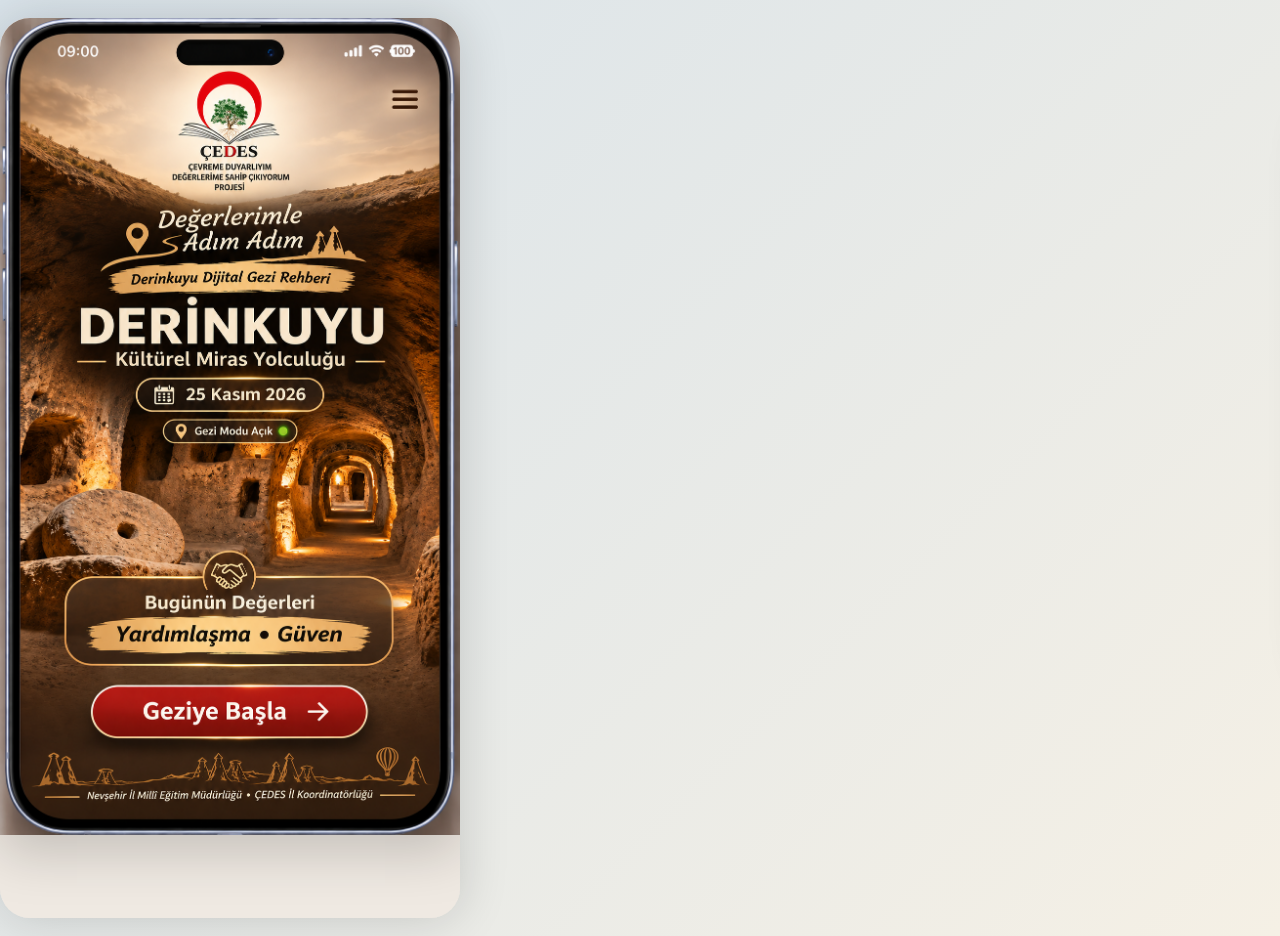
==== derinkuyu/index.html @ a316c1df "Add files via upload" ====
<!doctype html>
<html lang="tr">
<head>
  <meta charset="utf-8" />
  <meta name="viewport" content="width=device-width, initial-scale=1, viewport-fit=cover" />
  <meta name="theme-color" content="#4a2718" />
  <meta name="mobile-web-app-capable" content="yes" />
  <meta name="apple-mobile-web-app-capable" content="yes" />
  <meta name="apple-mobile-web-app-status-bar-style" content="black-translucent" />
  <meta name="apple-mobile-web-app-title" content="Derinkuyu ÇEDES" />
  <meta name="format-detection" content="telephone=no" />
  <meta name="description" content="Değerlerimle Adım Adım – Derinkuyu Dijital Gezi Rehberi" />
  <link rel="manifest" href="manifest.json" />
  <link rel="icon" href="assets/cedes-logo.jpg" />
  <link rel="apple-touch-icon" sizes="180x180" href="assets/apple-touch-icon.png" />
  <link rel="stylesheet" href="style.css" />
  <title>Derinkuyu Dijital Gezi Rehberi</title>
</head>
<body>
  <div class="app-shell">
    <header class="topbar topbar-premium">
      <button class="icon-btn menu-trigger" id="menuBtn" aria-label="Menüyü aç">☰</button>
      <div class="premium-brand"><strong>Değerlerimle Adım Adım</strong><span>Kültürel Miras Yolculuğu</span></div>
      <button class="icon-btn" id="resetBtn" aria-label="İlerlemeyi sıfırla" title="İlerlemeyi sıfırla">↺</button>
    </header>

    <main id="app" tabindex="-1"></main>

    
  </div>

  <div class="menu-overlay" id="menuOverlay"></div>
  <aside class="side-drawer" id="sideDrawer" aria-hidden="true">
    <div class="drawer-tip"></div>
    <button class="drawer-close" id="drawerClose" aria-label="Menüyü kapat">×</button>
    <nav class="drawer-nav" aria-label="Uygulama menüsü">
      <button data-drawer-nav="home" class="active"><span class="menu-ico">⌂</span><div><strong>Ana Sayfa</strong></div></button>
      <button data-drawer-nav="route"><span class="menu-ico">⌖</span><div><strong>Gezi Rotası</strong></div></button>
      <button data-drawer-nav="info"><span class="menu-ico">▢</span><div><strong>Bilgi Köşesi</strong></div></button>
      <button data-drawer-nav="tasks"><span class="menu-ico">▣</span><div><strong>Değer Kartım</strong></div></button>
      <button data-drawer-nav="about"><span class="menu-ico">ⓘ</span><div><strong>Uygulama Hakkında</strong></div></button>
    </nav>
    <div class="drawer-landscape" aria-hidden="true">⌁ ᐱ ᐱ ᐱ  ◡</div>
  </aside>

  <div id="toast" class="toast" role="status" aria-live="polite"></div>
  <script src="config.js"></script>
  <script src="uygulama.js"></script>
</body>
</html>
---- derinkuyu/style.css ----
:root{
  --navy:#0b3555; --navy2:#123f63; --burgundy:#8f231d; --red:#b7372c;
  --cream:#fff7e8; --paper:#f7ead1; --gold:#d6a94b; --ink:#202733;
  --green:#287c44; --muted:#6b7280; --line:#e5d3ae; --shadow:0 12px 28px rgba(15,42,61,.14);
}
*{box-sizing:border-box} html{background:#e9edf0} body{margin:0;font-family:Inter,ui-sans-serif,system-ui,-apple-system,"Segoe UI",Roboto,Arial,sans-serif;color:var(--ink);background:linear-gradient(135deg,#d9e3ea,#f5f0e5);min-height:100vh}
button{font:inherit} .app-shell{width:min(100%,460px);min-height:100vh;margin:0 auto;background:#f8f3e9;position:relative;box-shadow:0 0 50px rgba(0,0,0,.16);padding-bottom:82px;overflow:hidden}.topbar{height:76px;padding:10px 12px;display:flex;align-items:center;justify-content:space-between;background:linear-gradient(135deg,var(--navy),#08263d);color:#fff;position:sticky;top:0;z-index:10;box-shadow:0 4px 14px rgba(0,0,0,.16)}.brand-mini{display:flex;align-items:center;gap:9px;min-width:0}.brand-mini img{width:47px;height:47px;object-fit:contain;border-radius:10px;background:#fff;padding:2px}.brand-mini div{display:flex;flex-direction:column;line-height:1.08}.brand-mini strong{font-size:14px}.brand-mini span{font-size:10.5px;opacity:.84;margin-top:3px}.icon-btn{border:0;background:rgba(255,255,255,.12);color:#fff;width:42px;height:42px;border-radius:50%;font-size:21px;cursor:pointer}.bottom-nav{position:fixed;bottom:0;left:50%;transform:translateX(-50%);width:min(100%,460px);height:72px;background:linear-gradient(135deg,#741c18,#9e2d25);display:grid;grid-template-columns:repeat(4,1fr);padding-bottom:env(safe-area-inset-bottom);z-index:20;box-shadow:0 -5px 18px rgba(0,0,0,.18)}.nav-item{border:0;background:transparent;color:#fff;display:flex;flex-direction:column;align-items:center;justify-content:center;gap:2px;cursor:pointer}.nav-item span{font-size:24px}.nav-item small{font-size:11px}.nav-item.active{background:#fff2d4;color:#6f1e1a;border-radius:18px;margin:7px 3px}.screen{min-height:calc(100vh - 150px)}.hero{position:relative;min-height:700px;background-image:linear-gradient(to bottom,rgba(6,35,55,.08),rgba(32,16,8,.12) 42%,rgba(32,16,8,.72)),url('assets/hero.jpg');background-size:cover;background-position:center;display:flex;flex-direction:column;align-items:center;padding:22px 22px 32px;color:#fff}.hero-logo-card{background:rgba(255,250,238,.94);border:2px solid var(--gold);border-radius:28px;padding:13px 22px 9px;box-shadow:var(--shadow);text-align:center}.hero-logo-card img{width:150px;max-height:120px;object-fit:contain}.hero-title{margin-top:22px;text-align:center;text-shadow:0 2px 8px rgba(0,0,0,.4)}.hero-title h1{font-family:Georgia,serif;font-size:42px;margin:0;letter-spacing:.4px}.hero-title p{margin:7px 0 0;font-size:18px}.badge{margin-top:14px;background:rgba(255,247,232,.94);color:#5b241c;border:1px solid var(--gold);border-radius:999px;padding:10px 18px;font-weight:700}.value-card{margin-top:auto;width:100%;background:rgba(57,31,16,.78);border:2px solid #f0c66b;border-radius:26px;padding:18px;text-align:center;backdrop-filter:blur(4px)}.value-card strong{display:block;font-size:19px}.value-card span{display:block;font-family:Georgia,serif;font-weight:700;font-size:27px;margin-top:5px}.primary-btn{width:100%;border:0;border-radius:22px;padding:16px 20px;margin-top:16px;background:linear-gradient(135deg,#9e221c,#b8392f);color:#fff;font-size:20px;font-weight:800;box-shadow:0 7px 18px rgba(124,31,26,.28);cursor:pointer}.section{padding:20px 18px 24px}.section-head{background:linear-gradient(135deg,var(--navy),var(--navy2));color:#fff;border-radius:22px;padding:18px;box-shadow:var(--shadow)}.section-head h2{margin:0;font-family:Georgia,serif;font-size:29px}.section-head p{margin:7px 0 0;font-size:14px;line-height:1.45;opacity:.9}.progress-card{background:#fff;border:1px solid var(--line);padding:14px;border-radius:18px;margin:15px 0;box-shadow:0 5px 14px rgba(0,0,0,.07)}.progress-row{display:flex;justify-content:space-between;font-weight:800}.progress-track{height:12px;border-radius:999px;background:#e9e0d0;margin-top:9px;overflow:hidden}.progress-fill{height:100%;background:linear-gradient(90deg,var(--green),#57a865);width:0;transition:.3s}.route-list{display:flex;flex-direction:column;gap:11px}.route-card{display:grid;grid-template-columns:58px 1fr auto;gap:11px;align-items:center;background:#fff;border:1px solid var(--line);border-radius:18px;padding:10px;box-shadow:0 4px 12px rgba(0,0,0,.06)}.route-card.active{background:#eef9e9;border-color:#9bc77f}.route-icon{width:58px;height:58px;border-radius:14px;background:#f4e5c8;display:grid;place-items:center;font-size:28px}.route-title{font-weight:800;color:#5f211c;font-size:15px}.route-sub{font-size:12px;color:#5f6670;line-height:1.3;margin-top:2px}.status-btn{border:0;border-radius:999px;padding:8px 11px;font-weight:800;font-size:12px;white-space:nowrap}.status-btn.go{background:var(--green);color:#fff}.status-btn.locked{background:#eee8de;color:#8a8177}.page-title{padding:16px 18px 0}.page-title .eyebrow{color:var(--burgundy);font-weight:900;font-size:13px;text-transform:uppercase}.page-title h2{font-family:Georgia,serif;margin:4px 0 5px;font-size:31px;color:#5c211b}.page-title p{font-size:14px;line-height:1.45;margin:0;color:#56606b}.hero-photo{margin:14px 18px 0;height:210px;border-radius:24px;background:url('assets/hero.jpg') center/cover;box-shadow:var(--shadow);position:relative;overflow:hidden}.hero-photo:after{content:"";position:absolute;inset:0;background:linear-gradient(transparent 48%,rgba(0,0,0,.55))}.hero-photo .caption{position:absolute;z-index:2;left:18px;right:18px;bottom:15px;color:#fff;font-weight:800;font-size:18px}.tabs{display:grid;grid-template-columns:repeat(3,1fr);margin:15px 18px 0;border-radius:18px;overflow:hidden;border:1px solid var(--line);background:#fff}.tab{padding:12px 6px;border:0;background:#fff;color:#4e352d;font-weight:800;cursor:pointer}.tab.active{background:var(--burgundy);color:#fff}.content-cards{padding:14px 18px;display:flex;flex-direction:column;gap:10px}.info-card{display:grid;grid-template-columns:52px 1fr;gap:12px;background:#fff;border:1px solid var(--line);border-radius:17px;padding:12px;box-shadow:0 4px 11px rgba(0,0,0,.05)}.info-card .bigicon{width:52px;height:52px;border-radius:14px;background:#f9ebcf;display:grid;place-items:center;font-size:26px}.info-card h3{margin:0;color:#9a3124;font-size:16px}.info-card p{margin:3px 0 0;font-size:13px;line-height:1.4}.mission{margin:0 18px 18px;border:2px solid #c99942;background:#fff8e8;border-radius:22px;overflow:hidden}.mission h3{margin:0;background:linear-gradient(135deg,#9d2b22,#7d1c18);color:#fff;padding:12px 16px;font-family:Georgia,serif}.mission-body{padding:14px}.check-row{display:flex;gap:10px;align-items:flex-start;padding:8px 0;border-bottom:1px dashed #e3cfaa;font-size:14px;line-height:1.35}.check-row:last-child{border-bottom:0}.check-row input{width:21px;height:21px;accent-color:var(--green);flex:none}.quiz-card,.note-card{margin:14px 18px;background:#fff;border:1px solid var(--line);border-radius:20px;padding:16px;box-shadow:var(--shadow)}.quiz-card h3,.note-card h3{margin:0 0 10px;color:#7b241e}.question{font-weight:800;margin-bottom:10px}.choice{display:block;padding:10px 12px;border:1px solid #e5d7bd;border-radius:12px;margin:7px 0;background:#fff;cursor:pointer}.choice input{margin-right:8px;accent-color:var(--burgundy)}.textarea{width:100%;min-height:100px;border:1px solid #d9c7a7;border-radius:14px;padding:12px;resize:vertical;font:inherit;background:#fffdf8}.secondary-btn{border:1px solid var(--burgundy);color:var(--burgundy);background:#fff;border-radius:15px;padding:11px 14px;font-weight:800;cursor:pointer}.task-summary{padding:18px;display:grid;gap:12px}.task-box{background:#fff;border:1px solid var(--line);border-radius:18px;padding:15px}.task-box.done{border-color:#9cc98b;background:#f3faef}.task-box strong{display:block;color:#70241e}.task-box small{color:#6b7280}.fact-list{display:grid;gap:12px;padding:18px}.fact{background:#fff;border-left:5px solid var(--gold);border-radius:16px;padding:14px 14px 14px 16px;box-shadow:0 4px 11px rgba(0,0,0,.05)}.fact h3{margin:0 0 5px;color:#713028}.fact p{margin:0;font-size:13px;line-height:1.45}.toast{position:fixed;left:50%;bottom:88px;transform:translateX(-50%) translateY(20px);background:#17212b;color:#fff;padding:11px 16px;border-radius:999px;opacity:0;pointer-events:none;transition:.25s;z-index:50;white-space:nowrap;font-size:13px}.toast.show{opacity:1;transform:translateX(-50%) translateY(0)}.completion{margin:18px;background:linear-gradient(135deg,#fff8e7,#f6e4bc);border:2px solid var(--gold);border-radius:24px;padding:20px;text-align:center}.completion h2{font-family:Georgia,serif;color:#7a261f;margin:0 0 8px}.completion .trophy{font-size:48px}.muted{color:#6b7280}.hidden{display:none!important}
@media (min-width:461px){body{padding:18px 0}.app-shell{min-height:calc(100vh - 36px);border-radius:30px}.bottom-nav{bottom:18px;border-radius:0 0 30px 30px}.topbar{border-radius:30px 30px 0 0}}

.mode-banner{margin:14px 18px 0;border-radius:16px;padding:12px 14px;display:flex;flex-direction:column;gap:3px;border:1px solid}
.mode-banner strong{font-size:14px}.mode-banner span{font-size:12px;line-height:1.35}
.mode-banner.preview{background:#fff5d8;border-color:#e4bc5d;color:#6f4a0d}
.mode-banner.live{background:#e9f8ea;border-color:#8cc893;color:#185d2a}
.home-mode{width:100%;margin-top:12px}.home-mode .mode-banner{margin:0;background:rgba(255,250,238,.95);color:#5b241c;border-color:#d6a94b}
.unlock-btn{width:100%;margin-top:10px;background:rgba(255,255,255,.94);border-color:#f1ce7f;color:#7a241d}
.preview-note{background:#fff;border:1px dashed #d6a94b;border-radius:16px;padding:12px 14px;margin:14px 0;font-size:13px;line-height:1.45;color:#5d5141}
.locked-panel{margin:16px 18px 20px;padding:16px;border-radius:18px;background:#f7f2e8;border:1px dashed #bda77d;color:#544c41;line-height:1.45}
.locked-panel h3{margin:0 0 7px;color:#6f2b22}.locked-panel p{margin:6px 0}
.locked-panel.inline{margin:12px 0 0;background:#fbf7ef}
.route-card.done{border-color:#9cc98b;background:#f7fcf4}

/* Dijital tur rehberi */
.guide-wrap{padding:14px 18px 24px}.guide-actions{display:grid;grid-template-columns:1fr auto;gap:8px;margin-bottom:12px}.listen-btn,.stop-btn{border:0;border-radius:14px;padding:12px 14px;font-weight:800;cursor:pointer}.listen-btn{background:linear-gradient(135deg,#0b3555,#174f77);color:#fff}.stop-btn{background:#eee4d4;color:#75231e}.tour-card,.attention-card,.value-link,.source-note{background:#fff;border:1px solid var(--line);border-radius:19px;padding:15px;margin:11px 0;box-shadow:0 4px 12px rgba(0,0,0,.06)}.tour-label{display:inline-block;font-size:11px;letter-spacing:.08em;font-weight:900;color:#8e2b22;background:#f7e8cf;border-radius:999px;padding:5px 9px;margin-bottom:8px}.tour-card h3,.value-link h3{margin:0 0 7px;color:#69241f;font-family:Georgia,serif;font-size:20px}.tour-card p,.value-link p{margin:0;font-size:13.5px;line-height:1.55}.real-gallery{display:grid;grid-template-columns:1.25fr .75fr;gap:9px;margin:12px 0}.real-gallery figure{margin:0;background:#fff;border:1px solid var(--line);border-radius:16px;overflow:hidden;box-shadow:0 4px 11px rgba(0,0,0,.06)}.real-gallery figure:first-child{grid-row:span 2}.real-gallery img{width:100%;height:135px;object-fit:cover;display:block;background:#d9c7aa}.real-gallery figure:first-child img{height:326px}.real-gallery figcaption{padding:8px;font-size:10.5px;line-height:1.35;color:#5b6168}.attention-card{border:2px solid #d4a54e;background:#fff8e8}.attention-card ul{padding-left:19px;margin:5px 0 0}.attention-card li{font-size:13px;line-height:1.45;margin:7px 0}.value-link{display:grid;grid-template-columns:46px 1fr;gap:11px;background:linear-gradient(135deg,#eef8e9,#fffdf6);border-color:#a8cb90}.value-link>span{width:46px;height:46px;border-radius:14px;background:#dcefd2;display:grid;place-items:center;font-size:24px}.source-note{font-size:10.5px;line-height:1.4;color:#6a6f75;background:#f4efe6}.guide-index{padding:14px 18px 2px;display:grid;gap:10px}.guide-place{width:100%;display:grid;grid-template-columns:48px 1fr auto;gap:11px;align-items:center;text-align:left;background:#fff;border:1px solid var(--line);border-radius:17px;padding:12px;color:#55251f}.guide-place span{font-size:28px}.guide-place strong{display:block;font-size:14px}.guide-place small{display:block;color:#717780;margin-top:3px;font-size:11px;line-height:1.3}.guide-place b{font-size:12px}.guide-place.featured{border-color:#c99c49;background:#fff8ea;cursor:pointer}.guide-place.coming{opacity:.72}
@media(max-width:370px){.real-gallery{grid-template-columns:1fr}.real-gallery figure:first-child{grid-row:auto}.real-gallery figure:first-child img,.real-gallery img{height:180px}}


/* Zengin rehber durakları */
.rich-hero{margin:14px 18px 0;height:220px;border-radius:24px;background-size:cover;background-position:center;position:relative;overflow:hidden;box-shadow:var(--shadow);display:flex;align-items:flex-end}
.rich-hero>div{position:relative;z-index:2;color:#fff;padding:18px;width:100%;text-shadow:0 2px 7px rgba(0,0,0,.55)}
.rich-hero strong{display:block;font-family:Georgia,serif;font-size:23px}.rich-hero span{display:block;font-size:12px;margin-top:5px;font-weight:800}
.rich-gallery{display:grid;grid-template-columns:1fr 1fr;gap:9px;margin:12px 0}
.rich-gallery figure{margin:0;background:#fff;border:1px solid var(--line);border-radius:16px;overflow:hidden;box-shadow:0 4px 11px rgba(0,0,0,.06)}
.rich-gallery figure.wide{grid-column:span 2}
.rich-gallery img{width:100%;height:190px;object-fit:cover;display:block;background:#e3d7c4}
.rich-gallery figure.wide img{height:235px}
.rich-gallery figcaption{padding:9px;font-size:10.5px;line-height:1.35;color:#515960}
.rich-gallery figcaption small{display:block;margin-top:4px;color:#7d7f82}
.locked-panel ul{padding-left:20px}.locked-panel li{margin:7px 0}
@media(max-width:370px){.rich-gallery{grid-template-columns:1fr}.rich-gallery figure.wide{grid-column:auto}.rich-gallery img,.rich-gallery figure.wide img{height:185px}}

/* Gezi günü kullanım yönlendirmesi */
.orientation-screen{padding:26px 18px 28px;background:linear-gradient(180deg,#fbf7ef 0%,#f4ecdf 100%);min-height:100%}
.orientation-top{text-align:center;padding:12px 8px 8px}
.orientation-icon{font-size:46px;margin-bottom:6px}
.orientation-top h1{font-family:Georgia,serif;font-size:30px;line-height:1.08;color:#6f2b22;margin:8px 0 10px}
.orientation-top p{font-size:14px;line-height:1.55;color:#5e574e;margin:0 auto;max-width:560px}
.orientation-steps{display:flex;flex-direction:column;gap:12px;margin:20px 0}
.orientation-step{display:flex;gap:13px;align-items:flex-start;background:#fff;border:1px solid #dfd2bf;border-radius:18px;padding:15px;box-shadow:0 5px 15px rgba(66,45,24,.06)}
.step-no{width:38px;height:38px;border-radius:50%;background:#7a241d;color:#fff;display:flex;align-items:center;justify-content:center;font-weight:900;flex:0 0 38px}
.orientation-step h3{margin:1px 0 5px;color:#372d25;font-size:16px}
.orientation-step p{margin:0;font-size:13px;line-height:1.48;color:#6a6259}
.orientation-rule{background:#fff3d4;border:1px solid #dbb459;border-radius:17px;padding:14px 15px;margin:4px 0 18px;display:flex;flex-direction:column;gap:4px;color:#6d490c}
.orientation-rule strong{font-size:15px}.orientation-rule span{font-size:13px;line-height:1.4}
.route-help{margin:10px 0 4px}.route-help .secondary-btn{width:100%}
.stop-sequence{margin:12px 18px 0;background:#f7efe2;border:1px solid #d7c4a8;border-radius:14px;padding:9px 10px;display:flex;justify-content:center;gap:7px;align-items:center;font-size:12px;font-weight:800;color:#6f2b22}
.stop-sequence b{color:#af956c}

/* Görselleri kararlı gösterme */
.rich-hero-photo{background:#ded4c5;position:relative;isolation:isolate}
.rich-hero-img{position:absolute;inset:0;width:100%;height:100%;object-fit:cover;z-index:0}
.rich-hero-shade{position:absolute;inset:0;background:linear-gradient(transparent 42%,rgba(0,0,0,.66));z-index:1}
.rich-hero-text{position:relative;z-index:2;color:#fff;padding:18px;width:100%;text-shadow:0 2px 7px rgba(0,0,0,.55)}
.rich-hero-text strong{display:block;font-family:Georgia,serif;font-size:23px}.rich-hero-text span{display:block;font-size:12px;margin-top:5px;font-weight:800}
.visual-guide-index{display:flex;flex-direction:column;gap:12px;padding:0 18px 6px}
.guide-place-photo{display:grid!important;grid-template-columns:92px 1fr auto!important;gap:12px;align-items:center;text-align:left;padding:0!important;overflow:hidden;min-height:86px}
.guide-thumb{width:92px;height:86px;background:#e8dfd2;overflow:hidden}
.guide-thumb img{width:100%;height:100%;object-fit:cover;display:block}
.guide-place-copy{padding:10px 0}
.guide-place-copy strong{display:block;color:#3e3026;margin-bottom:5px}
.guide-place-copy small{display:block;color:#71675d;line-height:1.35}
.guide-place-photo>b{padding-right:12px;color:#7a241d;font-size:12px;white-space:nowrap}
@media(max-width:390px){
  .guide-place-photo{grid-template-columns:78px 1fr!important}
  .guide-thumb{width:78px}
  .guide-place-photo>b{grid-column:2;padding:0 0 10px}
}

/* Değer Kartım */
.valuecard-screen{padding-bottom:28px}
.valuecard-preview{margin:16px 18px 24px;background:#fff;border:1px solid var(--line);border-radius:22px;padding:20px;text-align:center;box-shadow:var(--shadow)}
.valuecard-preview-icon{font-size:42px}.valuecard-preview h3{margin:8px 0;color:#6f2b22}.valuecard-preview p{font-size:13px;line-height:1.55;color:#665d52}
.preview-questions{display:flex;flex-direction:column;gap:7px;margin:16px 0;text-align:left}.preview-questions span{background:#f7f1e8;border-radius:12px;padding:10px 12px;font-size:12px;font-weight:750;color:#635444}
.valuecard-id{margin:14px 18px 0;background:#0b3555;color:#fff;border-radius:18px;padding:13px 15px;display:flex;align-items:center;justify-content:space-between;gap:12px}
.valuecard-id small{display:block;opacity:.75;font-size:10px}.valuecard-id strong{display:block;font-size:18px;letter-spacing:.8px;margin-top:2px}.valuecard-id>span{font-size:10px;background:rgba(255,255,255,.14);padding:7px 9px;border-radius:10px}
.valuecard-meter{margin:12px 18px 0;background:#fff;border:1px solid var(--line);border-radius:18px;padding:13px 15px}
.valuecard-meter>div:first-child{display:flex;justify-content:space-between;font-size:12px;margin-bottom:8px}.valuecard-meter small{display:block;margin-top:7px;color:#766c61;font-size:10px}
.valuecard-section{margin:14px 18px 0;background:#fff;border:1px solid var(--line);border-radius:22px;padding:16px;box-shadow:0 5px 15px rgba(50,35,20,.045)}
.valuecard-section-title{display:flex;gap:10px;align-items:center;padding-bottom:11px;margin-bottom:12px;border-bottom:1px solid #eee5da}.valuecard-section-title>span{font-size:24px}.valuecard-section-title strong{display:block;color:#5f261f}.valuecard-section-title small{display:block;color:#84776b;font-size:10px;margin-top:2px}
.vc-field{display:block;position:relative;background:#faf7f2;border:1px solid #e9dfd2;border-radius:16px;padding:14px;margin:11px 0}.vc-field strong{display:block;font-size:13px;line-height:1.42;color:#3f382f;padding-right:6px}.vc-no{display:inline-flex;width:27px;height:27px;border-radius:50%;background:#7a241d;color:#fff;align-items:center;justify-content:center;font-size:12px;font-weight:900;margin-bottom:8px}.vc-question{display:flex;gap:9px;align-items:flex-start}.vc-question .vc-no{flex:0 0 27px;margin:0}.vc-field textarea,.vc-field input[type="text"],.vc-field select{width:100%;box-sizing:border-box;margin-top:10px;border:1px solid #d9cdbd;background:#fff;border-radius:12px;padding:11px 12px;font:inherit;font-size:13px;color:#3d3934;outline:none}.vc-field textarea{min-height:88px;resize:vertical;line-height:1.45}.vc-field textarea:focus,.vc-field input:focus,.vc-field select:focus{border-color:#a86d42;box-shadow:0 0 0 3px rgba(168,109,66,.10)}
.vc-chip-grid{display:grid;grid-template-columns:1fr 1fr;gap:8px;margin-top:12px}.vc-chip input{position:absolute;opacity:0}.vc-chip span{display:flex;align-items:center;justify-content:center;min-height:38px;border:1px solid #d9c9b8;border-radius:12px;background:#fff;font-size:11px;font-weight:800;color:#65594d}.vc-chip input:checked+span{background:#eaf5e9;border-color:#77aa6f;color:#285d2c}
.vc-radio-list{display:flex;flex-direction:column;gap:7px;margin-top:12px}.vc-radio-list label input{position:absolute;opacity:0}.vc-radio-list label span{display:block;border:1px solid #dfd2c1;border-radius:12px;padding:10px 12px;font-size:12px;background:#fff}.vc-radio-list label input:checked+span{border-color:#8b3b31;background:#f8e9e6;color:#6f2b22;font-weight:800}
.vc-highlight{background:linear-gradient(135deg,#fff8e8,#fff)}.vc-sentence{display:flex;flex-wrap:wrap;align-items:center;gap:7px;font-family:Georgia,serif;color:#5c4632;font-size:15px}.vc-sentence input{flex:1 1 190px;border:0;border-bottom:2px solid #bc985e;background:transparent;padding:8px 4px;outline:none;font:inherit;color:#6f2b22}
.vc-selfeval{display:grid;grid-template-columns:1fr;gap:8px}.vc-selfeval input{position:absolute;opacity:0}.vc-selfeval span{display:flex;align-items:center;gap:10px;border:1px solid #dfd2c1;border-radius:14px;padding:11px 13px;font-size:12px;background:#fff}.vc-selfeval b{font-size:20px}.vc-selfeval input:checked+span{background:#eef6e9;border-color:#7ba36a;font-weight:800;color:#315e2a}
.vc-optional{background:#f9f8f5}.vc-field.compact{margin:8px 0}.vc-field.compact strong{font-size:11px}
.valuecard-submit{padding:16px 18px 6px}.submit-status{border:1px solid #dccbb8;background:#fff8ee;border-radius:15px;padding:12px 13px;margin-bottom:10px}.submit-status strong{display:block;color:#6c4b28;font-size:12px}.submit-status span{display:block;color:#877766;font-size:10px;margin-top:3px}.submit-status.sent{background:#edf7eb;border-color:#8fbc83}.submit-status.sent strong{color:#2e642c}.privacy-note{display:block;text-align:center;margin-top:9px;color:#8a7f73;font-size:9.5px;line-height:1.35}
@media(min-width:520px){.vc-chip-grid{grid-template-columns:repeat(3,1fr)}}

/* Kurumsal kimlik */
.digital-seal{
  position:absolute;top:14px;right:14px;z-index:5;
  background:rgba(255,255,255,.94);color:#6f2b22;
  border:1px solid rgba(255,255,255,.65);border-radius:999px;
  padding:7px 10px;font-size:9px;font-weight:900;letter-spacing:.8px;
  box-shadow:0 5px 16px rgba(0,0,0,.14)
}
.digital-seal span{color:#b4812f;margin-left:3px}
.institution-signature{
  width:100%;box-sizing:border-box;margin-top:18px;
  background:rgba(255,255,255,.94);border:1px solid rgba(255,255,255,.75);
  border-radius:18px;padding:13px 14px;text-align:center;color:#52362b;
  box-shadow:0 7px 18px rgba(0,0,0,.12)
}
.institution-signature strong{display:block;font-size:12px;color:#6f2b22}
.institution-signature span{display:block;font-size:11px;font-weight:800;margin-top:2px}
.institution-signature small{display:block;font-size:9.5px;color:#77675d;margin-top:5px}
.institution-signature em{display:block;font-style:normal;font-size:9px;color:#9a7b4d;margin-top:4px;letter-spacing:.4px}

.about-app-card{
  margin:14px 18px 4px;background:linear-gradient(135deg,#fffaf0,#fff);
  border:1px solid #dfcfb5;border-radius:20px;padding:16px;
  box-shadow:0 5px 15px rgba(50,35,20,.05)
}
.about-app-head{display:flex;gap:10px;align-items:center;margin-bottom:9px}
.about-app-head>span{width:34px;height:34px;border-radius:50%;display:flex;align-items:center;justify-content:center;background:#7a241d;color:#fff;font-size:13px}
.about-app-head strong{display:block;color:#6f2b22;font-size:14px}
.about-app-head small{display:block;color:#8a7867;font-size:9.5px;margin-top:2px}
.about-app-card p{margin:0;font-size:12px;line-height:1.55;color:#5c534a}
.about-app-footer{margin-top:11px;padding-top:10px;border-top:1px solid #eadfcf;font-size:9.5px;font-weight:800;color:#8a673b}


/* Ana sayfa sade düzen */
.hero-clean{justify-content:flex-start;gap:0;min-height:700px;padding:20px 20px 28px}
.hero-top-row{width:100%;display:flex;justify-content:space-between;align-items:center;gap:10px;margin:6px 0 18px;padding-right:86px}
.hero-date-chip,.hero-live-chip{display:inline-flex;align-items:center;justify-content:center;border-radius:999px;padding:8px 12px;font-size:11px;font-weight:800;box-shadow:0 5px 12px rgba(0,0,0,.12)}
.hero-date-chip{background:rgba(255,247,232,.95);color:#5b241c;border:1px solid var(--gold)}
.hero-live-chip{background:rgba(233,248,234,.97);color:#185d2a;border:1px solid #8cc893}
.hero-kicker{color:#f6dfac!important;font-weight:800;letter-spacing:.2px}
.hero-clean .hero-logo-card{margin-top:8px}
.home-values-inline{display:flex;flex-wrap:wrap;justify-content:center;gap:10px;margin-top:16px}
.home-values-inline span{background:rgba(255,250,238,.94);color:#6f2b22;border:1px solid rgba(255,255,255,.8);border-radius:999px;padding:10px 16px;font-size:14px;font-weight:800;box-shadow:0 4px 12px rgba(0,0,0,.12)}
.home-action-card{width:100%;margin-top:18px;background:rgba(255,255,255,.94);border:1px solid rgba(255,255,255,.78);border-radius:22px;padding:16px;box-shadow:0 8px 20px rgba(0,0,0,.14);backdrop-filter:blur(4px)}
.home-action-copy{text-align:center;color:#5e4638;margin-bottom:4px}
.home-action-copy strong{display:block;font-size:16px;color:#6f2b22}
.home-action-copy span{display:block;font-size:12px;color:#786d62;margin-top:4px}
.home-primary{margin-top:14px;font-size:18px;padding:15px 18px;border-radius:18px}
.home-secondary{margin-top:10px;font-size:14px;padding:13px 16px;border-radius:16px}
.compact-signature{margin-top:16px;padding:11px 12px;background:rgba(255,255,255,.92)}
.compact-signature strong{font-size:11.5px}
.compact-signature span{font-size:10.5px}
.compact-signature small{font-size:9px;margin-top:4px}
.compact-signature em{display:none}

@media (max-width:420px){
  .hero-top-row{padding-right:80px;flex-wrap:wrap;justify-content:flex-start}
  .hero-date-chip,.hero-live-chip{font-size:10px;padding:7px 10px}
  .home-values-inline span{font-size:13px;padding:9px 13px}
  .home-action-copy strong{font-size:15px}
}


/* Açılır menülü telefon tasarımı */
body{overflow-x:hidden}
.app-shell{padding-bottom:0}
.bottom-nav{display:none!important}
.topbar-clean{background:rgba(255,255,255,.97);backdrop-filter:blur(12px);border-bottom:1px solid #eadfce}
.brand-mini-clean img{width:38px;height:38px;object-fit:contain}
.brand-mini-clean strong{font-size:11px}.brand-mini-clean span{font-size:8.5px}
.menu-trigger{font-size:21px}

.menu-overlay{position:fixed;inset:0;background:rgba(12,24,33,.42);z-index:90;opacity:0;pointer-events:none;transition:.22s}
.menu-overlay.show{opacity:1;pointer-events:auto}
.side-drawer{position:fixed;top:0;bottom:0;left:0;width:min(84vw,340px);background:#fffaf3;z-index:100;transform:translateX(-105%);transition:.25s ease;box-shadow:10px 0 35px rgba(0,0,0,.22);display:flex;flex-direction:column}
.side-drawer.open{transform:translateX(0)}
.drawer-head{padding:18px 16px 14px;border-bottom:1px solid #e8dccb;display:flex;align-items:center;justify-content:space-between;gap:10px}
.drawer-brand{display:flex;align-items:center;gap:10px}.drawer-brand img{width:48px;height:48px;object-fit:contain;background:#fff;border-radius:13px;padding:3px}.drawer-brand strong{display:block;color:#6f2b22;font-size:13px}.drawer-brand span{display:block;color:#847365;font-size:10px;margin-top:2px}.drawer-close{border:0;background:#efe5d7;color:#6d5947;width:34px;height:34px;border-radius:50%;font-size:24px;cursor:pointer}
.drawer-mode{margin:14px 14px 6px;border:1px solid #dfd0bb;background:#fff;border-radius:15px;padding:11px 12px;display:flex;gap:9px;align-items:center}.drawer-mode strong{display:block;font-size:11px;color:#514437}.drawer-mode small{display:block;font-size:9px;color:#8a7e72;margin-top:2px}.drawer-status-dot{width:10px;height:10px;border-radius:50%;flex:0 0 10px}.drawer-status-dot.live{background:#4fa35f;box-shadow:0 0 0 4px #e5f3e7}.drawer-status-dot.preview{background:#d09b3a;box-shadow:0 0 0 4px #faefd8}
.drawer-nav{padding:8px 12px;display:flex;flex-direction:column;gap:5px}.drawer-nav button{width:100%;border:0;background:transparent;border-radius:14px;padding:11px 12px;display:grid;grid-template-columns:34px 1fr;gap:9px;text-align:left;align-items:center;color:#43382f;cursor:pointer}.drawer-nav button:hover,.drawer-nav button.active{background:#f1e6d6}.drawer-nav button>span{width:34px;height:34px;border-radius:11px;background:#fff;border:1px solid #e5d8c6;display:flex;align-items:center;justify-content:center;font-size:16px}.drawer-nav strong{display:block;font-size:12px}.drawer-nav small{display:block;color:#8b7f74;font-size:9.5px;margin-top:2px}
.drawer-footer{margin-top:auto;padding:15px 16px 20px;border-top:1px solid #eadfce;color:#7b695a}.drawer-footer strong{display:block;font-size:10px}.drawer-footer span{display:block;font-size:8.5px;margin-top:3px}

.hero-showcase{min-height:calc(100vh - 64px);justify-content:flex-start;padding:24px 24px 28px;background-position:center 45%;position:relative}
.hero-showcase:before{content:'';position:absolute;inset:0;background:linear-gradient(180deg,rgba(6,35,55,.04) 0%,rgba(12,24,34,.08) 35%,rgba(18,12,8,.58) 100%);pointer-events:none}
.hero-showcase>*{position:relative;z-index:1}
.hero-showcase-top{width:100%;display:flex;justify-content:space-between;align-items:center;gap:10px}
.showcase-date,.showcase-mode{font-size:10px;font-weight:800;border-radius:999px;padding:7px 10px;backdrop-filter:blur(8px)}
.showcase-date{background:rgba(255,250,240,.90);color:#6a2a22;border:1px solid rgba(255,255,255,.7)}
.showcase-mode{background:rgba(235,248,236,.94);color:#276333;border:1px solid rgba(255,255,255,.75)}
.showcase-logo{margin-top:36px;padding:11px 18px 7px;border-radius:24px}.showcase-logo img{width:135px;max-height:105px}
.showcase-title{margin-top:20px}.showcase-kicker{font-size:11px;font-weight:900;letter-spacing:1.2px;color:#f2d79c}.showcase-title h1{font-size:44px;letter-spacing:1px}.showcase-title p{font-size:17px;margin-top:4px}
.showcase-values{margin-top:12px;color:#fff9e9;font-family:Georgia,serif;font-size:19px;font-weight:700;text-shadow:0 2px 8px rgba(0,0,0,.45)}.showcase-values span{color:#e6bd68;padding:0 5px}
.showcase-start{margin-top:auto;width:100%;border-radius:18px;padding:15px 18px;font-size:17px;background:linear-gradient(135deg,#8f201b,#b63a30)}.showcase-start span{margin-left:5px}
.showcase-mode-open{margin-top:9px;border:1px solid rgba(255,255,255,.58);background:rgba(255,255,255,.90);color:#6f2b22;border-radius:15px;padding:11px 14px;font-size:12px;font-weight:800;cursor:pointer}
.showcase-signature{margin-top:14px;text-align:center;color:#fff;text-shadow:0 2px 7px rgba(0,0,0,.42)}.showcase-signature strong{display:block;font-size:10.5px}.showcase-signature span{display:block;font-size:9.5px;margin-top:2px}.showcase-signature small{display:block;font-size:8.5px;margin-top:4px;opacity:.86;letter-spacing:.3px}

@media(max-width:390px){.showcase-logo{margin-top:26px}.showcase-title h1{font-size:39px}.showcase-start{font-size:16px}}


/* İlk telefon görseline yakın premium vitrin */
.app-shell{padding-bottom:0}
.topbar-premium{height:66px;padding:8px 12px;background:linear-gradient(135deg,#0b3a63,#082a48);color:#fff;border-bottom:0;box-shadow:none;position:sticky;top:0;z-index:20}
.topbar-premium .icon-btn{background:rgba(255,255,255,.10);color:#fff;border:1px solid rgba(255,255,255,.13)}
.premium-brand{text-align:center;line-height:1.05;flex:1;padding:0 8px}.premium-brand strong{display:block;font-size:14px;letter-spacing:.2px}.premium-brand span{display:block;font-size:9px;color:#f2d59b;margin-top:4px;font-weight:700;letter-spacing:.35px}
.premium-home{min-height:calc(100vh - 66px);background:#f6f2ea;padding-bottom:24px}
.premium-hero{height:405px;position:relative;display:flex;flex-direction:column;align-items:center;padding:24px 18px 22px;box-sizing:border-box;background-image:linear-gradient(180deg,rgba(7,38,64,.18),rgba(8,30,45,.22) 42%,rgba(12,23,31,.68) 100%),url('assets/underground1.jpg');background-size:cover;background-position:center;overflow:hidden}
.premium-hero:after{content:'';position:absolute;left:-8%;right:-8%;bottom:-30px;height:58px;background:#f6f2ea;border-radius:50% 50% 0 0/100% 100% 0 0;z-index:1}
.premium-hero>*{position:relative;z-index:2}
.premium-brand-mark{width:72px;height:72px;border-radius:24px;background:rgba(255,250,240,.95);border:2px solid #d8ad58;display:flex;align-items:center;justify-content:center;box-shadow:0 9px 25px rgba(0,0,0,.22);margin-top:4px}.premium-brand-mark img{width:60px;height:60px;object-fit:contain}
.premium-location{margin-top:25px;background:rgba(255,255,255,.94);border-radius:18px;padding:10px 18px;color:#0b3152;box-shadow:0 7px 18px rgba(0,0,0,.18);font-size:18px}.premium-location strong{font-family:Georgia,serif;font-size:29px;letter-spacing:.7px;margin-left:5px}
.premium-subtitle{margin-top:9px;color:#fff;font-weight:700;font-size:13px;text-shadow:0 2px 8px rgba(0,0,0,.55)}
.premium-info-strip{margin-top:auto;width:100%;display:grid;grid-template-columns:1fr 1px 1.35fr;align-items:center;background:rgba(255,249,237,.95);border:1px solid rgba(255,255,255,.8);border-radius:20px;padding:12px 13px;color:#5e2b24;box-shadow:0 8px 22px rgba(0,0,0,.20);backdrop-filter:blur(7px)}
.premium-info-strip>div{display:flex;align-items:center;gap:8px;min-width:0}.premium-info-strip i{width:1px;height:34px;background:#c8b69b}.premium-info-strip p{margin:0;min-width:0}.premium-info-strip small{display:block;font-size:8px;color:#8b7464;font-weight:700}.premium-info-strip strong{display:block;font-size:10.5px;line-height:1.18;margin-top:2px;color:#5b241c}.info-icon{width:28px;height:28px;border-radius:9px;background:#f4e4c7;color:#8f3328;display:flex;align-items:center;justify-content:center;font-size:14px;flex:0 0 28px}
.journey-card{position:relative;z-index:3;margin:-2px 16px 0;background:#fff;border-radius:26px;padding:17px;box-shadow:0 10px 28px rgba(43,33,23,.10);border:1px solid #eadfce}
.journey-head{display:grid;grid-template-columns:48px 1fr;gap:11px;align-items:center}.journey-map-icon{width:48px;height:48px;border-radius:16px;background:linear-gradient(135deg,#0e416c,#2c638d);color:#f4d381;display:flex;align-items:center;justify-content:center;font-size:25px}.journey-head h2{margin:0;font-family:Georgia,serif;font-size:22px;color:#123a5b}.journey-head p{margin:5px 0 0;font-size:11px;line-height:1.4;color:#6b645e}
.journey-status{margin-top:14px;background:#f8f5ef;border-radius:15px;padding:10px 12px;display:grid;grid-template-columns:11px 1fr;column-gap:8px;align-items:center}.journey-status .status-dot{width:9px;height:9px;border-radius:50%;grid-row:1/3}.journey-status .status-dot.live{background:#4ca15b;box-shadow:0 0 0 4px #e5f2e6}.journey-status .status-dot.preview{background:#d4a23d;box-shadow:0 0 0 4px #fbefd4}.journey-status strong{font-size:11px;color:#4f443b}.journey-status small{font-size:9px;color:#8b7f74;margin-top:2px}
.premium-start{margin-top:13px;border-radius:17px;font-size:16px;padding:14px 17px;background:linear-gradient(135deg,#8d211c,#b23b31)}
.premium-unlock{width:100%;margin-top:8px;border:0;background:transparent;color:#7d342d;font-size:11px;font-weight:800;padding:7px;cursor:pointer}
.premium-signature{text-align:center;margin:15px 20px 0;color:#6c6259}.premium-signature strong{display:block;font-size:10px;color:#61483b}.premium-signature span{display:block;font-size:9px;margin-top:2px}.premium-signature small{display:block;font-size:8px;color:#9b8773;margin-top:4px;letter-spacing:.3px}
@media(max-width:390px){.premium-hero{height:380px}.premium-location strong{font-size:26px}.premium-info-strip{padding:10px}.premium-info-strip strong{font-size:9.5px}.journey-card{margin-left:12px;margin-right:12px}.journey-head h2{font-size:20px}}


/* Premium Gezi Rotası — ana ekran görsel dili */
.premium-route-screen{min-height:100%;background:linear-gradient(180deg,#261409 0,#41200e 43%,#1e1008 100%);color:#fff;padding-bottom:28px}
.premium-route-hero{height:250px;position:relative;background:url('assets/hero.jpg') center 54%/cover no-repeat;overflow:hidden}
.route-hero-overlay{position:absolute;inset:0;background:linear-gradient(180deg,rgba(20,8,2,.12),rgba(25,10,3,.35) 35%,rgba(27,12,4,.95) 100%)}
.route-hero-content{position:absolute;left:20px;right:20px;bottom:22px;z-index:2;text-align:center;text-shadow:0 2px 8px rgba(0,0,0,.7)}
.route-eyebrow{font-size:10px;font-weight:900;letter-spacing:1.5px;color:#e8b55f;margin-bottom:7px}
.route-hero-content h2{font-family:Georgia,serif;font-size:31px;margin:0;color:#fff6e7}
.route-hero-content p{font-size:12.5px;line-height:1.45;margin:7px auto 10px;color:#f5dfc1;max-width:330px}
.route-meta-row{display:flex;justify-content:center;gap:7px;align-items:center;font-size:10.5px;font-weight:800;color:#f0be6c}
.route-summary-card{margin:-2px 16px 16px;background:linear-gradient(135deg,rgba(88,45,20,.96),rgba(49,25,12,.98));border:1px solid #d5a04c;border-radius:20px;padding:14px 15px;box-shadow:0 8px 24px rgba(0,0,0,.25)}
.route-summary-top{display:flex;align-items:center;justify-content:space-between;gap:12px}.route-summary-top small{display:block;font-size:8.5px;letter-spacing:1px;color:#d5a659}.route-summary-top strong{display:block;font-size:14px;color:#fff4df;margin-top:2px}.route-percent{width:48px;height:48px;border-radius:50%;border:2px solid #d4a256;display:grid;place-items:center;font-size:13px;font-weight:900;color:#f8d58b;background:#2a1409}
.premium-progress{height:8px;background:#2b170d;border-radius:999px;overflow:hidden;margin:11px 0 7px;border:1px solid rgba(235,186,103,.22)}.premium-progress>div{height:100%;background:linear-gradient(90deg,#b02018,#e4ad4f);border-radius:inherit;transition:.3s}.route-summary-note{display:block;font-size:9.5px;line-height:1.35;color:#d9c5aa}.route-how-btn{margin-top:10px;width:100%;border:1px solid #9b7138;background:rgba(255,255,255,.04);color:#f3d39a;border-radius:12px;padding:9px 10px;font-size:10.5px;font-weight:800}
.premium-route-list{padding:0 16px}.premium-stop{position:relative;margin:0 0 10px;padding:12px 11px 12px 56px;background:linear-gradient(135deg,rgba(75,38,18,.93),rgba(46,23,11,.95));border:1px solid rgba(211,155,72,.48);border-radius:18px;box-shadow:0 5px 16px rgba(0,0,0,.18)}
.premium-stop.current{border-color:#f1b653;box-shadow:0 0 0 1px rgba(235,169,76,.28),0 8px 22px rgba(0,0,0,.26);background:linear-gradient(135deg,#66251b,#3c1d0e)}.premium-stop.completed{border-color:rgba(115,169,102,.72)}
.route-line{position:absolute;left:27px;top:47px;bottom:-15px;width:1px;background:linear-gradient(#c99649,#6a482a)}.route-line.last{display:none}.stop-number{position:absolute;left:10px;top:14px;width:34px;height:34px;border-radius:50%;display:grid;place-items:center;background:#2a160b;border:1px solid #d5a04d;color:#f0c776;font-size:10px;font-weight:900}.premium-stop.current .stop-number{background:#a9231b;color:#fff;border-color:#f0b65e}.premium-stop.completed .stop-number{background:#315d2d;border-color:#85ad78;color:#fff}
.stop-main{display:flex;gap:10px;align-items:center;padding-right:82px}.stop-icon{width:38px;height:38px;border-radius:12px;background:rgba(232,174,84,.12);border:1px solid rgba(229,172,83,.3);display:grid;place-items:center;font-size:20px;flex:0 0 38px}.stop-copy strong{display:block;color:#fff2df;font-size:13px;line-height:1.25}.stop-copy span{display:block;color:#cdbba7;font-size:9.5px;line-height:1.3;margin-top:3px}.premium-stop-btn{position:absolute;right:10px;top:50%;transform:translateY(-50%);border-radius:999px;padding:8px 10px;font-size:9.5px;font-weight:900;white-space:nowrap}.premium-stop-btn.enabled{border:1px solid #e0a34e;background:#a9231b;color:#fff}.premium-stop.completed .premium-stop-btn.enabled{background:#315d2d;border-color:#7fa573}.premium-stop-btn.disabled{border:1px solid #66472e;background:#2d1a10;color:#806c59}
.premium-completion{margin:18px 16px 4px;background:linear-gradient(135deg,#fff3d3,#edc177);color:#512819;border:2px solid #f1bd62;border-radius:22px;padding:20px;text-align:center}.premium-completion>div{font-size:40px}.premium-completion h2{font-family:Georgia,serif;margin:4px 0 6px}.premium-completion p{font-size:11px;line-height:1.4;margin:0}
@media(max-width:370px){.premium-route-hero{height:225px}.route-hero-content h2{font-size:27px}.premium-stop{padding-left:51px}.stop-number{left:9px;width:31px;height:31px}.route-line{left:24px}.stop-main{padding-right:72px}.stop-copy strong{font-size:12px}.premium-stop-btn{font-size:8.5px;padding:7px 8px}}


/* Referans ana sayfa */
body[data-view="home"] .topbar-premium{
  position:fixed;top:0;left:0;right:0;z-index:40;
  background:transparent;box-shadow:none;border:none;padding:18px 18px 0;
  justify-content:space-between;pointer-events:none;
}
body[data-view="home"] .topbar-premium .menu-trigger,
body[data-view="home"] .topbar-premium #resetBtn{pointer-events:auto}
body[data-view="home"] .topbar-premium .premium-brand{opacity:0;pointer-events:none}
body[data-view="home"] .topbar-premium #resetBtn{display:none}
body[data-view="home"] .topbar-premium .menu-trigger{
  margin-left:auto;width:48px;height:48px;border:none;background:rgba(255,248,236,.18);
  color:#4f2817;font-size:30px;border-radius:14px;backdrop-filter:blur(4px)
}

.reference-home{
  position:relative;min-height:calc(100vh - 24px);overflow:hidden;padding:34px 22px 30px;
  display:flex;align-items:flex-start;justify-content:center;
  background:linear-gradient(180deg,#d3b89b 0%, #8a4f26 40%, #3c1c10 100%);
}
.home-scene{position:absolute;inset:0;background:
  linear-gradient(180deg,rgba(244,229,209,.65) 0%, rgba(47,18,7,.20) 24%, rgba(38,15,7,.32) 48%, rgba(31,12,7,.72) 100%),
  url('assets/hero.jpg') center/cover no-repeat;filter:saturate(1.08) contrast(1.02) brightness(.95)}
.home-vignette{position:absolute;inset:0;background:radial-gradient(circle at 50% 12%, rgba(255,255,255,.14), transparent 32%), linear-gradient(180deg, transparent 0%, rgba(22,8,4,.14) 46%, rgba(22,8,4,.64) 100%)}
.reference-home-content{position:relative;z-index:2;width:100%;max-width:460px;text-align:center;color:#fff;padding-top:44px}
.home-logo-wrap{display:flex;justify-content:center;align-items:center;margin-bottom:12px}
.home-main-logo{width:165px;max-width:55vw;filter:drop-shadow(0 5px 10px rgba(0,0,0,.18))}
.home-script-block{display:flex;flex-direction:column;align-items:center;gap:8px;margin-top:2px}
.home-script{font-family:Georgia,serif;font-style:italic;font-weight:700;line-height:.96;font-size:38px;color:#f5e7cc;text-shadow:0 2px 10px rgba(0,0,0,.35)}
.home-ribbon{display:inline-flex;align-items:center;justify-content:center;min-height:40px;padding:6px 22px;border-radius:999px;background:linear-gradient(180deg,#d8b06c,#f2d099 55%,#c38a3f);color:#362116;font-weight:900;font-size:17px;box-shadow:0 6px 18px rgba(0,0,0,.22)}
.home-main-title{margin-top:20px;font-weight:900;letter-spacing:1.2px;font-size:72px;line-height:.95;color:#fff3e0;text-shadow:0 4px 14px rgba(0,0,0,.45)}
.home-subtitle-line{display:flex;align-items:center;justify-content:center;gap:14px;margin-top:10px}
.home-subtitle-line span{display:block;height:3px;width:42px;border-radius:999px;background:#e0b155;box-shadow:0 0 12px rgba(231,176,88,.45)}
.home-subtitle-line strong{font-size:27px;line-height:1.1;color:#f7f0e5;text-shadow:0 2px 10px rgba(0,0,0,.38)}
.home-pill-stack{display:flex;flex-direction:column;align-items:center;gap:12px;margin-top:26px}
.home-pill{display:inline-flex;align-items:center;justify-content:center;gap:10px;padding:14px 24px;border-radius:999px;border:2px solid rgba(244,207,135,.92);background:rgba(64,30,12,.56);box-shadow:0 0 0 1px rgba(255,245,225,.08) inset, 0 6px 16px rgba(0,0,0,.18);backdrop-filter:blur(6px);color:#fff1dc;font-size:17px}
.home-pill strong{font-size:17px}
.mode-pill i{display:inline-block;width:16px;height:16px;border-radius:50%;background:#77e13d;box-shadow:0 0 12px rgba(119,225,61,.9)}
.mode-pill.preview i{background:#ffc84d;box-shadow:0 0 12px rgba(255,200,77,.85)}
.home-values-card{position:relative;margin:42px auto 0;max-width:520px;background:rgba(76,42,23,.60);border:2px solid rgba(230,186,107,.95);border-radius:28px;padding:28px 18px 24px;box-shadow:0 12px 30px rgba(0,0,0,.22);backdrop-filter:blur(8px)}
.values-badge{position:absolute;left:50%;transform:translateX(-50%);top:-28px;width:58px;height:58px;border-radius:50%;display:flex;align-items:center;justify-content:center;background:linear-gradient(180deg,#6a3a1f,#382114);border:2px solid rgba(230,186,107,.95);font-size:26px;box-shadow:0 8px 20px rgba(0,0,0,.25)}
.values-title{font-size:21px;font-weight:800;color:#f5efe3;margin-bottom:14px}
.values-ribbon{display:inline-flex;align-items:center;justify-content:center;min-height:50px;width:min(100%,420px);padding:8px 18px;border-radius:999px;background:linear-gradient(180deg,#deb46c,#f1cb8f 55%,#d39b52);color:#1f140d;font-size:24px;font-weight:900;box-shadow:0 6px 18px rgba(0,0,0,.15)}
.start-journey-btn{display:flex;align-items:center;justify-content:center;gap:12px;width:min(100%,520px);margin:34px auto 18px;padding:21px 24px;border:none;border-radius:30px;background:linear-gradient(180deg,#d32620,#b61512 60%,#a90f0f);color:#fff;font-size:28px;font-weight:900;box-shadow:0 14px 26px rgba(0,0,0,.26), inset 0 2px 0 rgba(255,255,255,.22);letter-spacing:.2px}
.start-journey-btn span{font-size:34px;line-height:1}
.home-signature-line{width:100%;height:2px;background:linear-gradient(90deg,transparent, rgba(229,172,83,.95) 12%, rgba(229,172,83,.95) 88%, transparent);margin:18px auto 10px}
.home-footer-signature{font-size:15px;font-style:italic;color:#f2ede5;text-shadow:0 2px 10px rgba(0,0,0,.35)}

@media (max-width:560px){
  .reference-home{padding:26px 16px 24px}
  .reference-home-content{max-width:390px;padding-top:54px}
  .home-main-logo{width:145px}
  .home-script{font-size:32px}
  .home-ribbon{font-size:15px;min-height:36px;padding:6px 16px}
  .home-main-title{font-size:56px;margin-top:18px}
  .home-subtitle-line strong{font-size:22px}
  .home-subtitle-line span{width:32px}
  .home-pill{padding:12px 18px;font-size:15px}
  .home-pill strong{font-size:15px}
  .home-values-card{margin-top:34px;padding:24px 14px 20px;border-radius:24px}
  .values-title{font-size:18px;margin-bottom:12px}
  .values-ribbon{font-size:18px;min-height:44px}
  .start-journey-btn{font-size:24px;padding:18px 20px;border-radius:24px}
  .start-journey-btn span{font-size:29px}
  .home-footer-signature{font-size:12.5px}
}


/* Onaylanan kahve-altın açılır menü */
.menu-overlay{position:fixed;inset:0;background:rgba(21,8,3,.28);z-index:90;opacity:0;pointer-events:none;transition:.2s ease;backdrop-filter:blur(1px)}
.menu-overlay.show{opacity:1;pointer-events:auto}
.side-drawer{position:fixed;top:104px;right:18px;left:auto;bottom:auto;width:min(76vw,300px);padding:72px 14px 18px;background:linear-gradient(180deg,rgba(73,33,13,.97),rgba(45,19,8,.98));border:2px solid #e7ae55;border-radius:28px;z-index:100;transform:translateX(120%);transition:.25s ease;box-shadow:0 18px 48px rgba(0,0,0,.42),0 0 22px rgba(231,174,85,.25);display:block;overflow:visible}
.side-drawer.open{transform:translateX(0)}
.drawer-tip{position:absolute;top:-13px;right:24px;width:26px;height:26px;background:#5c2a12;border-left:2px solid #e7ae55;border-top:2px solid #e7ae55;transform:rotate(45deg);border-radius:4px 0 0 0}
.drawer-close{position:absolute;top:14px;right:18px;border:0;background:transparent;color:#fff6e6;font-size:38px;line-height:1;width:42px;height:42px;cursor:pointer}
.drawer-nav{padding:0;display:flex;flex-direction:column;gap:0}
.drawer-nav button{width:100%;border:0;border-bottom:1px solid rgba(230,174,85,.32);background:transparent;border-radius:0;padding:18px 14px;display:grid;grid-template-columns:52px 1fr;gap:8px;text-align:left;align-items:center;color:#fff2df;cursor:pointer;transition:.18s ease}
.drawer-nav button:last-child{border-bottom:0}
.drawer-nav button:hover,.drawer-nav button.active{background:linear-gradient(180deg,#b8752e,#8f4e16);border:1px solid #f1c16f;border-radius:18px;box-shadow:0 0 0 2px rgba(255,215,145,.10) inset,0 6px 16px rgba(0,0,0,.2);margin:2px 0}
.drawer-nav button>span.menu-ico{width:44px;height:44px;border:0;background:transparent;color:#ffe6b4;display:flex;align-items:center;justify-content:center;font-size:32px;font-weight:400}
.drawer-nav strong{display:block;font-size:22px;line-height:1.15;color:#fff4e5;text-shadow:0 2px 4px rgba(0,0,0,.25)}
.drawer-nav small{display:none}
.drawer-landscape{margin-top:10px;text-align:center;color:#d98b32;font-size:25px;letter-spacing:8px;opacity:.95}

.about-screen{padding-bottom:40px}.about-card{margin:18px auto;max-width:620px;background:#fffaf2;border:1px solid #e1c79c;border-radius:22px;padding:28px;box-shadow:0 12px 30px rgba(70,37,16,.12);text-align:center}.about-card img{width:140px;max-width:45%;border-radius:10px}.about-card p{font-size:16px;line-height:1.75;color:#4b3a2e}.about-meta{display:flex;flex-wrap:wrap;gap:10px;justify-content:center;margin-top:18px}.about-meta span,.about-meta strong{padding:8px 12px;border-radius:999px;background:#f2e3cc;color:#5b351d}

@media (max-width:560px){
  .side-drawer{top:92px;right:12px;width:min(82vw,290px);padding:64px 12px 16px;border-radius:24px}
  .drawer-nav button{padding:15px 10px;grid-template-columns:46px 1fr}
  .drawer-nav button>span.menu-ico{font-size:28px;width:40px;height:40px}
  .drawer-nav strong{font-size:19px}
}


/* Birebir görsel ana sayfa: yeniden çizim yok, onaylı görseller doğrudan kullanılır. */
body[data-view="home"] .topbar-premium{display:none!important}
body[data-view="home"] .app-shell{max-width:none!important;margin:0!important;padding:0!important;background:#efe9e2!important}
body[data-view="home"] main#app{padding:0!important;margin:0!important}
.exact-home-screen{min-height:100vh!important;padding:0!important;margin:0!important;display:flex;align-items:flex-start;justify-content:center;background:#efe9e2!important}
.exact-home-stage{position:relative;width:min(100vw,540px);line-height:0;user-select:none;-webkit-user-select:none}
.exact-home-image{display:block;width:100%;height:auto;object-fit:contain}
.exact-home-image[hidden]{display:none!important}
.exact-hotspot{position:absolute;z-index:8;border:0;background:transparent;cursor:pointer;padding:0;outline:none}
.exact-hotspot:focus-visible{outline:3px solid rgba(255,205,96,.95);outline-offset:-3px;border-radius:14px}
/* yüzdeler doğrudan onaylı görselin koordinatlarına göre */
.menu-open-hotspot{left:84.3%;top:7.0%;width:11.8%;height:6.5%}
.start-hotspot{left:17.0%;top:80.0%;width:67.0%;height:8.0%}
.menu-close-hotspot{left:86.0%;top:11.0%;width:10.5%;height:6.0%}
.menu-item-hotspot{left:63.5%;width:31.0%;height:5.5%;border-radius:16px}
.item-home{top:15.7%}
.item-route{top:21.0%}
.item-info{top:26.5%}
.item-tasks{top:31.8%}
.item-about{top:37.1%}
.about-card{margin:16px;padding:22px;border-radius:24px;background:#fff;box-shadow:0 10px 30px rgba(0,0,0,.08);line-height:1.7}
.about-logo{display:block;width:150px;max-width:50%;margin:0 auto 18px}
@media (min-width:541px){.exact-home-stage{box-shadow:0 18px 50px rgba(0,0,0,.18)}}
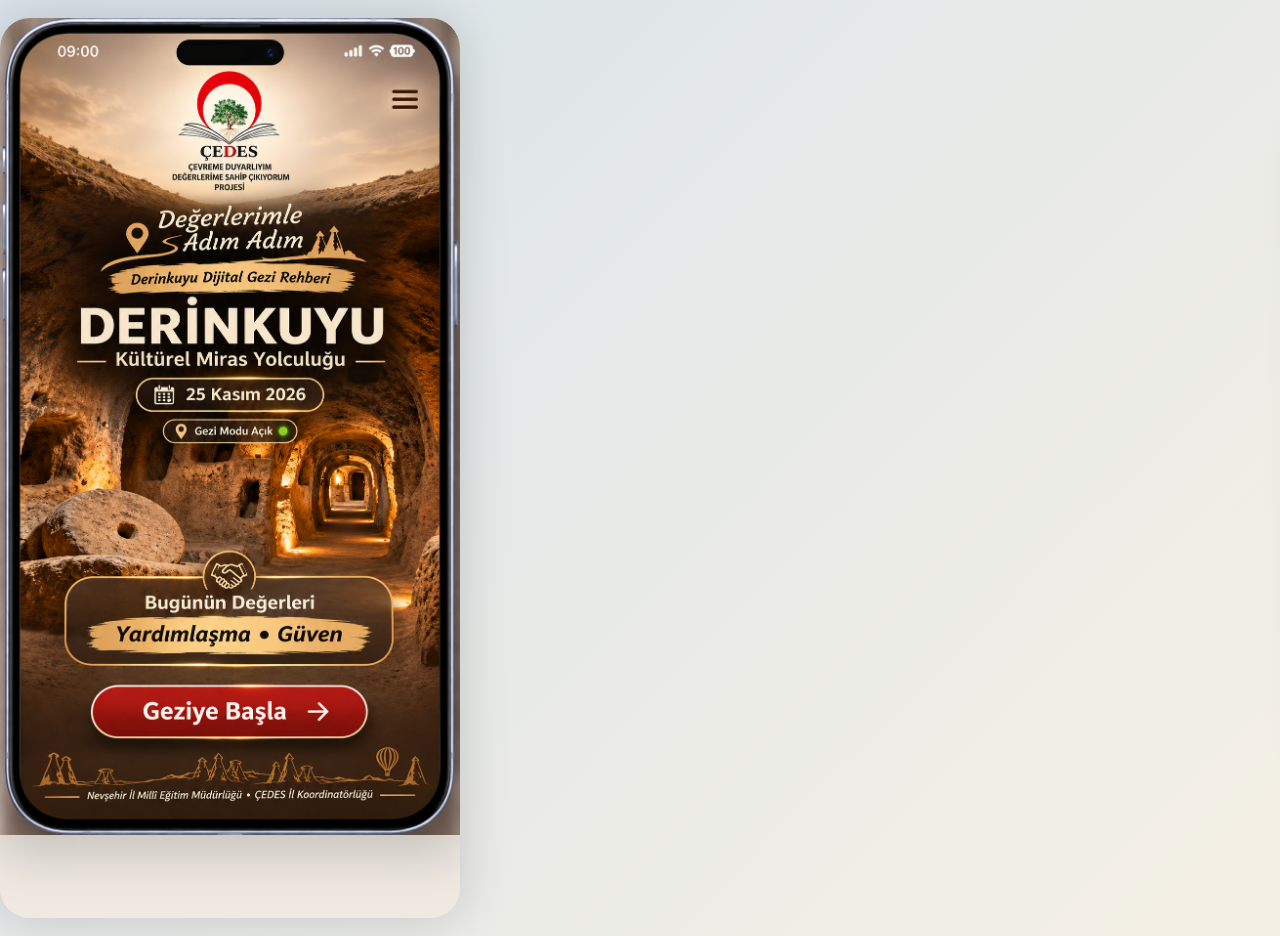
==== commit f8121303: "Add files via upload" ====
--- a/derinkuyu/index.html
+++ b/derinkuyu/index.html
@@ -13,7 +13,7 @@
   <link rel="manifest" href="manifest.json" />
   <link rel="icon" href="assets/cedes-logo.jpg" />
   <link rel="apple-touch-icon" sizes="180x180" href="assets/apple-touch-icon.png" />
-  <link rel="stylesheet" href="style.css" />
+  <link rel="stylesheet" href="style.css?v=20261120-2" />
   <title>Derinkuyu Dijital Gezi Rehberi</title>
 </head>
 <body>
@@ -38,6 +38,7 @@
       <button data-drawer-nav="route"><span class="menu-ico">⌖</span><div><strong>Gezi Rotası</strong></div></button>
       <button data-drawer-nav="info"><span class="menu-ico">▢</span><div><strong>Bilgi Köşesi</strong></div></button>
       <button data-drawer-nav="tasks"><span class="menu-ico">▣</span><div><strong>Değer Kartım</strong></div></button>
+      <button data-drawer-action="voice"><span class="menu-ico">🎙</span><div><strong>Ses Seç</strong></div></button>
       <button data-drawer-nav="about"><span class="menu-ico">ⓘ</span><div><strong>Uygulama Hakkında</strong></div></button>
     </nav>
     <div class="drawer-landscape" aria-hidden="true">⌁ ᐱ ᐱ ᐱ  ◡</div>
@@ -45,6 +46,6 @@
 
   <div id="toast" class="toast" role="status" aria-live="polite"></div>
   <script src="config.js"></script>
-  <script src="uygulama.js"></script>
+  <script src="uygulama.js?v=20261120-2"></script>
 </body>
 </html>
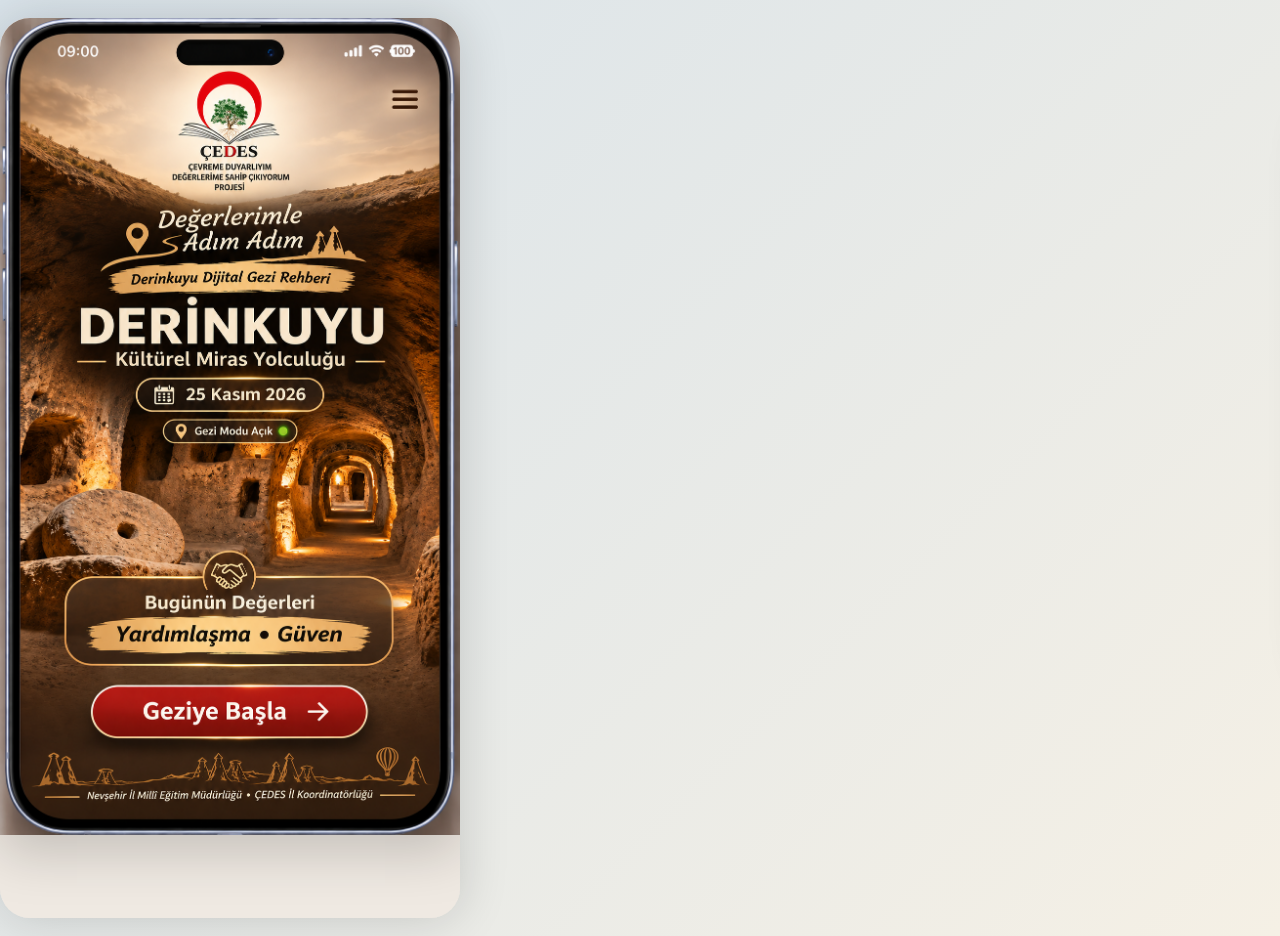
==== commit d7092f4e: "Add files via upload" ====
--- a/derinkuyu/index.html
+++ b/derinkuyu/index.html
@@ -38,14 +38,13 @@
       <button data-drawer-nav="route"><span class="menu-ico">⌖</span><div><strong>Gezi Rotası</strong></div></button>
       <button data-drawer-nav="info"><span class="menu-ico">▢</span><div><strong>Bilgi Köşesi</strong></div></button>
       <button data-drawer-nav="tasks"><span class="menu-ico">▣</span><div><strong>Değer Kartım</strong></div></button>
-      <button data-drawer-action="voice"><span class="menu-ico">🎙</span><div><strong>Ses Seç</strong></div></button>
-      <button data-drawer-nav="about"><span class="menu-ico">ⓘ</span><div><strong>Uygulama Hakkında</strong></div></button>
+<button data-drawer-nav="about"><span class="menu-ico">ⓘ</span><div><strong>Uygulama Hakkında</strong></div></button>
     </nav>
     <div class="drawer-landscape" aria-hidden="true">⌁ ᐱ ᐱ ᐱ  ◡</div>
   </aside>
 
   <div id="toast" class="toast" role="status" aria-live="polite"></div>
   <script src="config.js"></script>
-  <script src="uygulama.js?v=20261120-2"></script>
+  <script src="uygulama.js?v=20261120-local-audio"></script>
 </body>
 </html>
